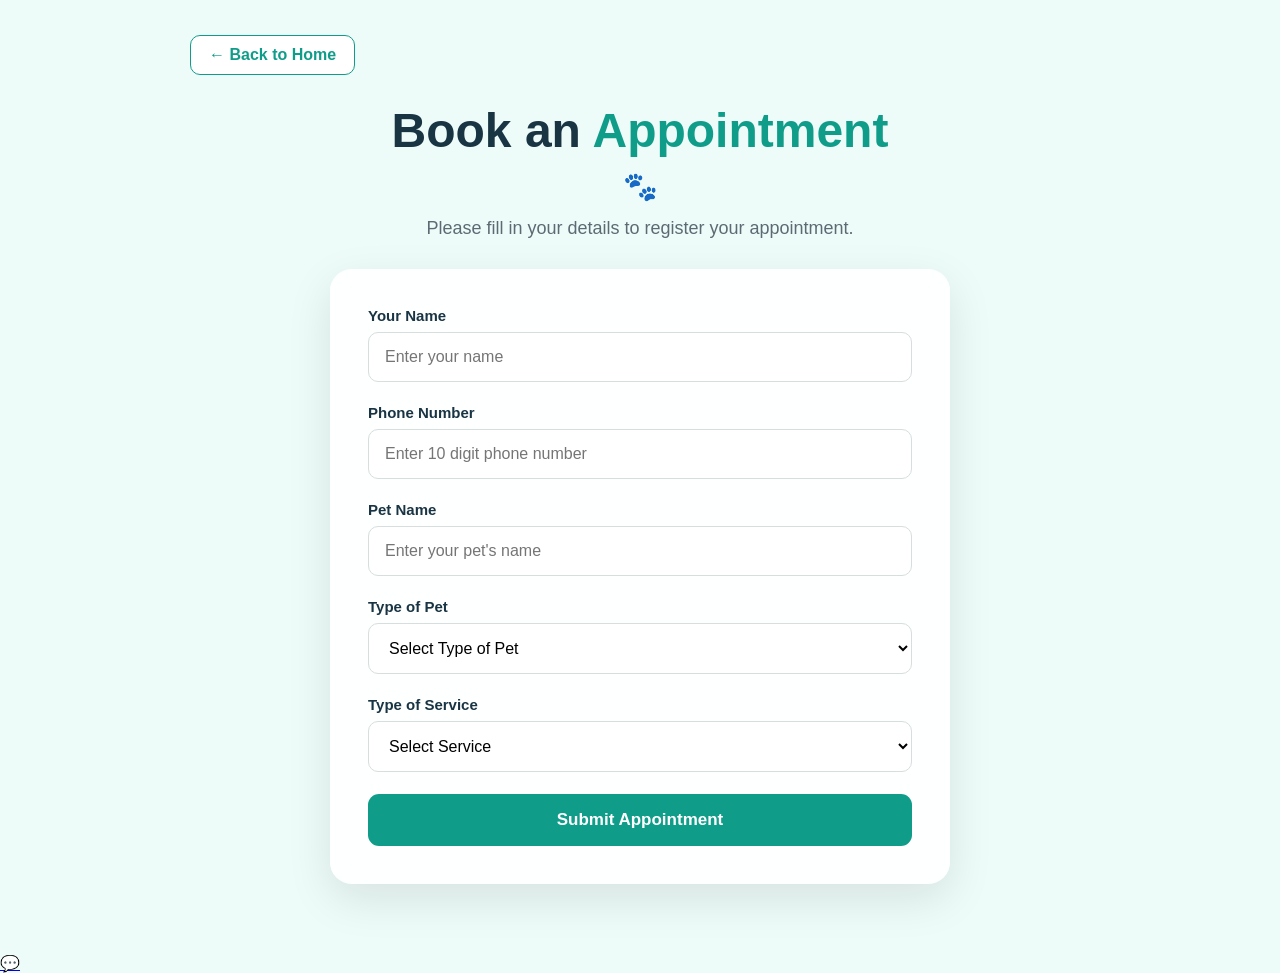
==== appointment.html @ 9e836c0b "Update appointment.html" ====
<!DOCTYPE html>
<html lang="en">

<head>

    <meta charset="UTF-8">

    <meta name="viewport"
          content="width=device-width, initial-scale=1.0">

    <title>Book Appointment | VetMedics</title>

    <style>

        * {
            box-sizing: border-box;
        }

        body {
            margin: 0;
            font-family: Arial, sans-serif;
            background: #eefcf9;
            color: #193443;
        }

        .appointment-page {
            min-height: 100vh;
            padding: 35px 20px 70px;
            background:
                linear-gradient(
                    rgba(238,252,249,0.88),
                    rgba(238,252,249,0.88)
                ),
                url("images/appointment-bg.png");

            background-size: cover;
            background-position: center;
            background-attachment: fixed;
        }

        .appointment-wrapper {
            max-width: 900px;
            margin: auto;
        }

        .back-home {
            display: inline-flex;
            align-items: center;
            gap: 8px;

            padding: 10px 18px;

            border: 1px solid #0f9d8a;
            border-radius: 10px;

            color: #0f9d8a;
            background: white;

            text-decoration: none;
            font-weight: 600;

            margin-bottom: 30px;
        }

        .back-home:hover {
            background: #0f9d8a;
            color: white;
        }

        .appointment-heading {
            text-align: center;
            margin-bottom: 30px;
        }

        .appointment-heading h1 {
            margin: 0;
            font-size: 48px;
            line-height: 1.1;
            color: #193443;
        }

        .appointment-heading h1 span {
            color: #0f9d8a;
        }

        .appointment-heading p {
            margin-top: 15px;
            color: #5c6b73;
            font-size: 18px;
        }

        .paw {
            color: #0f9d8a;
            font-size: 28px;
            margin: 12px 0;
        }

        .appointment-card {
            max-width: 620px;
            margin: auto;

            background: rgba(255,255,255,0.97);

            padding: 38px;

            border-radius: 22px;

            box-shadow:
                0 15px 45px rgba(0,0,0,0.10);
        }

        .form-group {
            margin-bottom: 22px;
        }

        .form-group label {
            display: block;
            margin-bottom: 8px;

            font-size: 15px;
            font-weight: 700;
            color: #193443;
        }

        .form-group input,
        .form-group select {

            width: 100%;

            padding: 15px 16px;

            border: 1px solid #d6dede;
            border-radius: 10px;

            background: white;

            font-size: 16px;

            outline: none;

            transition: 0.2s;
        }

        .form-group input:focus,
        .form-group select:focus {
            border-color: #0f9d8a;

            box-shadow:
                0 0 0 3px rgba(15,157,138,0.10);
        }

        .appointment-submit {

            width: 100%;

            padding: 16px;

            border: none;
            border-radius: 11px;

            background: #0f9d8a;
            color: white;

            font-size: 17px;
            font-weight: 700;

            cursor: pointer;

            transition: 0.2s;
        }

        .appointment-submit:hover {
            transform: translateY(-1px);
            opacity: 0.92;
        }

        .success-message {

            display: none;

            margin-top: 20px;

            padding: 15px;

            border-radius: 10px;

            background: #e7f8f4;

            color: #087d6e;

            text-align: center;

            font-weight: 600;
        }

        .appointment-note {

            max-width: 620px;

            margin: 25px auto 0;

            padding: 18px;

            border-radius: 12px;

            background: rgba(255,255,255,0.85);

            text-align: center;

            color: #53636a;

            font-size: 14px;
        }

        /* MOBILE */

        @media (max-width: 600px) {

            .appointment-page {
                padding: 20px 15px 50px;
                background-attachment: scroll;
            }

            .appointment-heading h1 {
                font-size: 34px;
            }

            .appointment-heading p {
                font-size: 16px;
            }

            .appointment-card {
                padding: 25px 20px;
                border-radius: 16px;
            }

            .back-home {
                margin-bottom: 20px;
            }

        }

    </style>

</head>


<body>

    <main class="appointment-page">

        <div class="appointment-wrapper">

            <a href="index.html" class="back-home">
                ← Back to Home
            </a>


            <div class="appointment-heading">

                <h1>
                    Book an <span>Appointment</span>
                </h1>

                <div class="paw">
                    🐾
                </div>

                <p>
                    Please fill in your details to register
                    your appointment.
                </p>

            </div>


            <div class="appointment-card">

                <form id="appointmentForm">


                    <div class="form-group">

                        <label for="ownerName">
                            Your Name
                        </label>

                        <input
                            type="text"
                            id="ownerName"
                            placeholder="Enter your name"
                            required
                        >

                    </div>


                    <div class="form-group">

                        <label for="phoneNumber">
                            Phone Number
                        </label>

                        <input
                            type="tel"
                            id="phoneNumber"
                            placeholder="Enter 10 digit phone number"
                            maxlength="10"
                            pattern="[0-9]{10}"
                            required
                        >

                    </div>


                    <div class="form-group">

                        <label for="petName">
                            Pet Name
                        </label>

                        <input
                            type="text"
                            id="petName"
                            placeholder="Enter your pet's name"
                            required
                        >

                    </div>


                    <div class="form-group">

    <label for="petType">
        Type of Pet
    </label>

    <select id="petType" required>

        <option value="">
            Select Type of Pet
        </option>

        <option value="Puppy">
            🐶 Puppy
        </option>

        <option value="Dog">
            🐕 Dog
        </option>

        <option value="Kitten">
            🐱 Kitten
        </option>

        <option value="Cat">
            🐈 Cat
        </option>

        <option value="Other">
            🐾 Other
        </option>

    </select>

</div>

                    
                    <div class="form-group">

                        <label for="serviceType">
                            Type of Service
                        </label>

                        <select
                            id="serviceType"
                            required
                        >

                            <option value="">
                                Select Service
                            </option>

                            <option value="Vaccination">
                                Vaccination
                            </option>

                            <option value="Home Visit">
                                Home Visit
                            </option>

                            <option value="Grooming">
                                Grooming
                            </option>

                            <option value="Health Checkup">
                                Health Checkup
                            </option>

                            <option value="Surgery">
                                Surgery
                            </option>

                            <option value="Lab Test">
                                Lab Test
                            </option>

                            <option value="Teleconsultation">
                                Teleconsultation
                            </option>

                        </select>

                    </div>

<!-- Teleconsultation Options -->

<div
    class="form-group"
    id="teleconsultationOptions"
    style="display: none;"
>

    <label for="consultationType">
        Consultation Type
    </label>

    <select id="consultationType">

        <option value="">
            Select Consultation Type
        </option>

        <option value="Video Consultation">
            📹 Video Consultation
        </option>

        <option value="Phone Consultation">
            📞 Phone Consultation
        </option>

        <option value="Follow-up Consultation">
            🔄 Follow-up Consultation
        </option>

    </select>

</div>

                    <!-- Home Visit Options -->

<div class="form-group" id="homeVisitOptions" style="display: none;">

    <label for="homeVisitType">
        Home Visit Type
    </label>

    <select id="homeVisitType">

        <option value="">
            Select Home Visit Type
        </option>

        <option value="General Home Visit">
            🏠 General Home Visit
        </option>

        <option value="Home Vaccination Visit">
            💉 Home Vaccination Visit
        </option>

    </select>

</div>
                    
                    <button
                        type="submit"
                        class="appointment-submit"
                    >
                        Submit Appointment
                    </button>


                </form>


               <div id="successMessage" class="success-message">
    <strong>✅ Appointment registered successfully!</strong>
    <br><br>
    🐾 Our team will review your request and contact you shortly.
</div> 

            </div>

           </div>

    </main>

<script>

const serviceType =
    document.getElementById("serviceType");

const teleconsultationOptions =
    document.getElementById("teleconsultationOptions");

const consultationType =
    document.getElementById("consultationType");

const homeVisitOptions =
    document.getElementById("homeVisitOptions");

const homeVisitType =
    document.getElementById("homeVisitType");


serviceType.addEventListener("change", function () {

    // TELECONSULTATION
    if (this.value === "Teleconsultation") {

        teleconsultationOptions.style.display = "block";
        consultationType.required = true;

    } else {

        teleconsultationOptions.style.display = "none";
        consultationType.required = false;
        consultationType.value = "";

    }


    // HOME VISIT
    if (this.value === "Home Visit") {

        homeVisitOptions.style.display = "block";
        homeVisitType.required = true;

    } else {

        homeVisitOptions.style.display = "none";
        homeVisitType.required = false;
        homeVisitType.value = "";

    }

});

    const appointmentForm =
    document.getElementById("appointmentForm");

const successMessage =
    document.getElementById("successMessage");

appointmentForm.addEventListener("submit", async function (e) {

    e.preventDefault();

    const submitButton =
        appointmentForm.querySelector("button[type='submit']");

    submitButton.disabled = true;
    submitButton.innerText = "Submitting...";

    const data = {

        name: document.getElementById("ownerName").value,

        phone: document.getElementById("phoneNumber").value,

        petName: document.getElementById("petName").value,

        petType: document.getElementById("petType").value,

        service: serviceType.value,

        serviceType:
            consultationType.value ||
            homeVisitType.value ||
            "",

        appointmentDate:
            document.getElementById("appointmentDate")?.value || "",

       appointmentTime: (() => {
    const time = document.getElementById("appointmentTime")?.value || "";

    if (!time) return "";

    const [hour, minute] = time.split(":");
    const h = parseInt(hour, 10);

    const ampm = h >= 12 ? "PM" : "AM";
    const hour12 = h % 12 || 12;

    return `${hour12}:${minute} ${ampm}`;
})(),

    };


    const GOOGLE_SCRIPT_URL =
        "https://script.google.com/macros/s/AKfycbwLpXrr_W85QVLejfbN9tHmLkVrxdb_fIZiqVJoaD0h16MtZPzfzRXwmjqsu8Xj0s1x/exec";


    try {

        await fetch(GOOGLE_SCRIPT_URL, {

            method: "POST",

            mode: "no-cors",

            headers: {
                "Content-Type": "text/plain;charset=utf-8"
            },

            body: JSON.stringify(data)

        });


        successMessage.innerHTML = `
            <strong>✅ Appointment registered successfully!</strong>
            <br><br>
            🐾 Our team will review your request
            and contact you shortly.
        `;

        successMessage.style.display = "block";


        appointmentForm.reset();

        teleconsultationOptions.style.display = "none";
        homeVisitOptions.style.display = "none";

        consultationType.required = false;
        homeVisitType.required = false;


        successMessage.scrollIntoView({
            behavior: "smooth",
            block: "center"
        });


    } catch (error) {

        console.error(error);

        alert(
            "Something went wrong. Please try again."
        );

    }


    submitButton.disabled = false;
    submitButton.innerText = "Submit Appointment";

});

</script>
    
    <script src="js/script.js"></script>

</body>

</html>
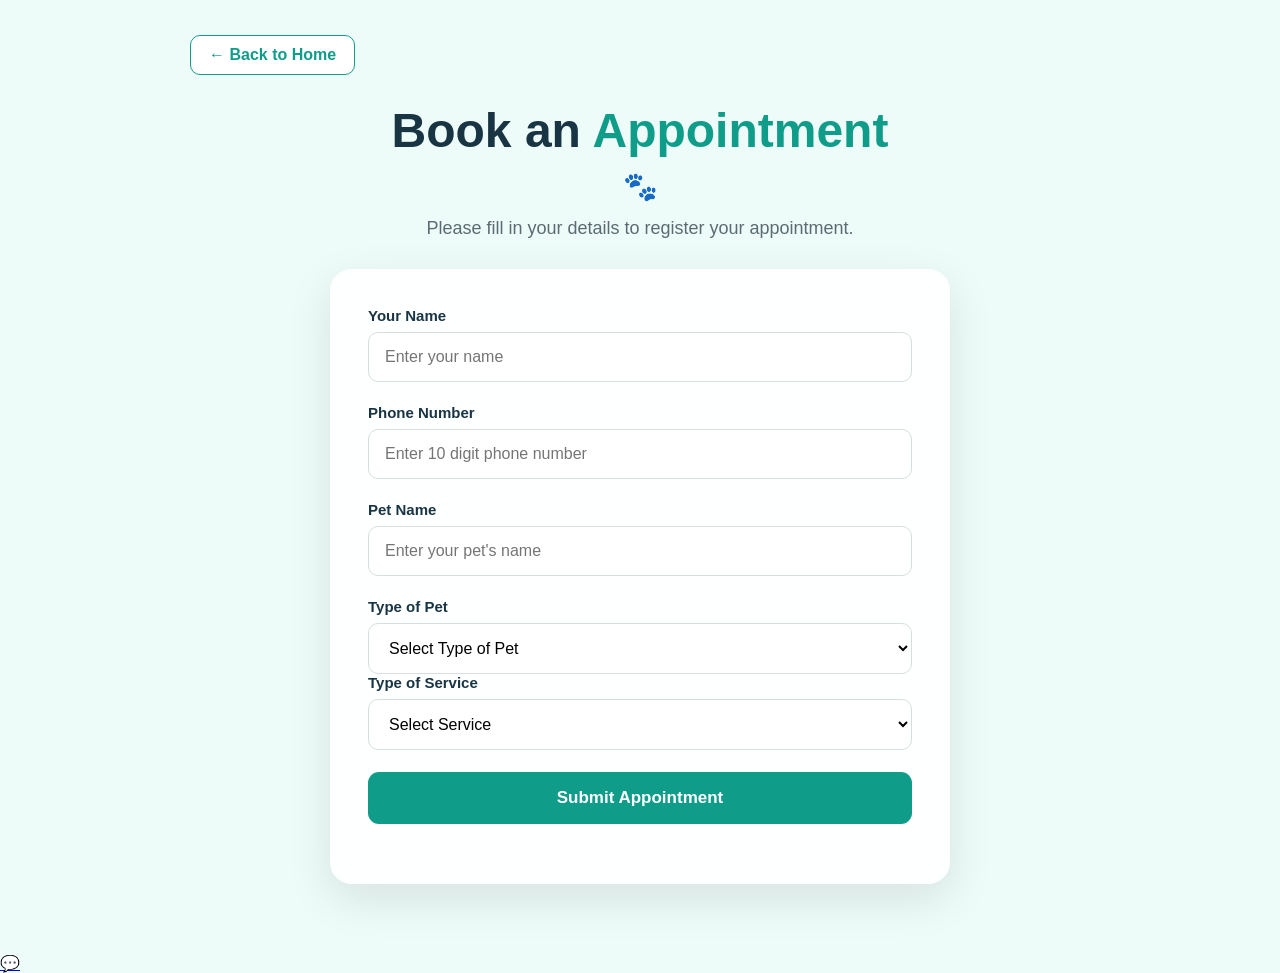
==== commit 1b948521: "Update appointment.html" ====
--- a/appointment.html
+++ b/appointment.html
@@ -363,9 +363,22 @@
 
     </select>
 
+    <div class="form-group" id="breedGroup" style="display: none;">
+
+    <label for="petBreed">
+        Breed
+    </label>
+
+    <select id="petBreed">
+
+        <option value="">
+            Select Breed
+        </option>
+
+    </select>
+
 </div>
-
-                    
+    
                     <div class="form-group">
 
                         <label for="serviceType">
@@ -466,7 +479,7 @@
         </option>
 
         <option value="Home Vaccination Visit">
-            💉 Home Vaccination Visit
+            🛫 Health and Travel Certificate
         </option>
 
     </select>
@@ -513,6 +526,88 @@
 const homeVisitType =
     document.getElementById("homeVisitType");
 
+const petType =
+    document.getElementById("petType");
+
+const breedGroup =
+    document.getElementById("breedGroup");
+
+const petBreed =
+    document.getElementById("petBreed");
+
+const dogBreeds = [
+    "Labrador Retriever",
+    "Golden Retriever",
+    "German Shepherd",
+    "Beagle",
+    "Pug",
+    "Rottweiler",
+    "Shih Tzu",
+    "Pomeranian",
+    "Cocker Spaniel",
+    "Indian Pariah",
+    "American Bully"
+    "Other"
+];
+
+const catBreeds = [
+    "Persian",
+    "Siamese",
+    "Maine Coon",
+    "British Shorthair",
+    "Ragdoll",
+    "Bengal",
+    "Indian Domestic",
+    "Other"
+];
+
+petType.addEventListener("change", function () {
+
+    petBreed.innerHTML =
+        '<option value="">Select Breed</option>';
+
+    let breeds = [];
+
+    if (
+        this.value === "Dog" ||
+        this.value === "Puppy"
+    ) {
+        breeds = dogBreeds;
+    }
+
+    if (
+        this.value === "Cat" ||
+        this.value === "Kitten"
+    ) {
+        breeds = catBreeds;
+    }
+
+    if (breeds.length > 0) {
+
+        breedGroup.style.display = "block";
+        petBreed.required = true;
+
+        breeds.forEach(function (breed) {
+
+            const option =
+                document.createElement("option");
+
+            option.value = breed;
+            option.textContent = breed;
+
+            petBreed.appendChild(option);
+
+        });
+
+    } else {
+
+        breedGroup.style.display = "none";
+        petBreed.required = false;
+        petBreed.value = "";
+
+    }
+
+});    
 
 serviceType.addEventListener("change", function () {
 
@@ -573,6 +668,8 @@
 
         petType: document.getElementById("petType").value,
 
+        petBreed: document.getElementById("petBreed").value,
+        
         service: serviceType.value,
 
         serviceType:
